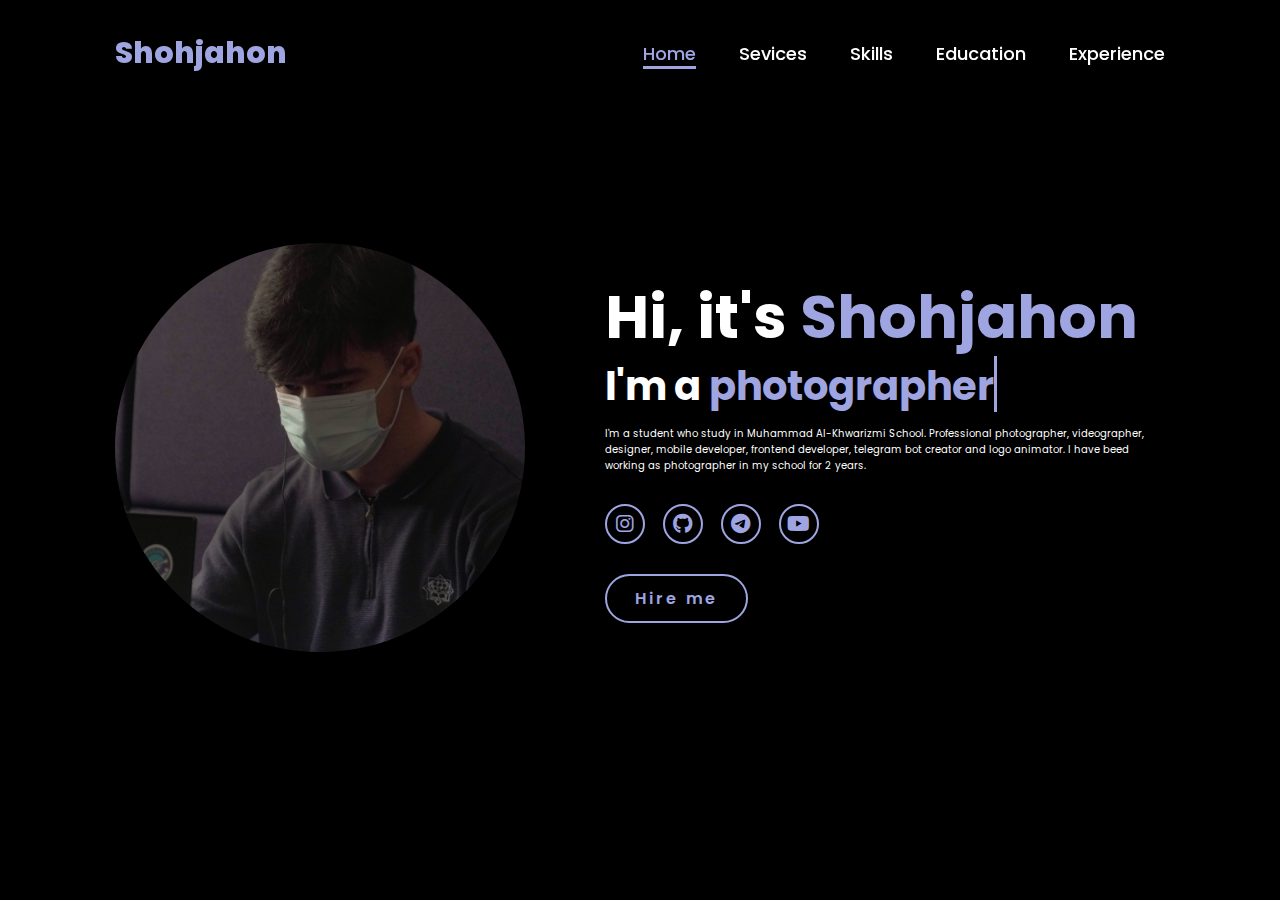
==== index.html @ 5678c15a "Add files via upload" ====
<!DOCTYPE html>
<html lang="en">
<head>
    <meta charset="UTF-8">
    <meta name="viewport" content="width=device-width, initial-scale=1.0">
    <link rel="stylesheet" href="https://cdnjs.cloudflare.com/ajax/libs/font-awesome/6.5.2/css/all.min.css">
    <link rel="stylesheet" href="style.css">
    <title>Portfolio Website</title>
</head>
<body>
    <header>
        <a href="#" class="logo">Shohjahon</a>
        <nav>
            <a href="#" class="active">Home</a>
            <a href="#">Sevices</a>
            <a href="#">Skills</a>
            <a href="#">Education</a>
            <a href="#">Experience</a>
        </nav>
    </header>
    <section class="home">
        <div class="home-img">
            <img src="logo.jpg">
        </div>
        <div class="home-content">
            <h1>Hi, it's <span>Shohjahon</span></h1>
            <h3 class="typing-text">I'm a <span></span></h3>
            <p>I'm a student who study in Muhammad Al-Khwarizmi School. Professional photographer, videographer, designer, mobile developer, frontend developer, telegram bot creator and logo animator. I have beed working as photographer in my school for 2 years. </p>
            <div class="social-icons">
                <a href="#"><i  class="fa-brands fa-instagram"></i></a>
                <a href="#"><i  class="fa-brands fa-github"></i></a>
                <a href="#"><i  class="fa-brands fa-telegram"></i></a>
                <a href="#"><i  class="fa-brands fa-youtube"></i></a>
            </div>
            <a href="#" class="btn">Hire me</a>
        </div>
    </section>
</body>
</html>
---- style.css ----
@import url('https://fonts.googleapis.com/css2?family=Poppins:wght@100;200;300;400;500;600&display=swap');

*{
    margin:0;
    padding:0;
    box-sizing:border-box;
    text-decoration: none;
    border: none;
    outline: none;
    font-family: 'Poppins', sans-serif;
}

html{
    font-size: 62.5%;
}

body{
    width: 100%;
    height: 100vh;
    overflow-x: hidden;
    background-color: #000;
    color: #fff;

}

header{
    margin-top: 20px;
    position: fixed;
    top: 0;
    left: 0;
    width: 100%;
    padding: 1rem 9%;
    background-color: transparent;
    filter: drop-shadow(10px);
    display: flex;
    justify-content: space-between;
    align-items: center;
    z-index: 100;
}

.logo{
    font-size: 3rem;
    color: #9fa5e0;
    font-weight: 800;
    cursor: pointer;
}

.logo:hover{
    transform: scale(1.1);
}

nav a{
    font-size: 1.8rem;
    color: #fff;
    margin-left: 4rem;
    font-weight: 500;
    transition: 0.3s ease;
    border-bottom: 3px solid transparent;
}

nav a:hover,
nav a.active{
    color: #9fa5e0;
    border-bottom: 3px solid #9fa5e0;
}

@media(max-width:995px){
    nav{
        position:absolute;
        display: none;
        top: 0;
        right: 0;
        width: 40%;
        border-left: 3px solid #9fa5e0;
        border-bottom: 3px solid #9fa5e0;
        border-bottom-left-radius: 2rem;
        background-color: #161616;
        border-top: 0.1rem solid rgba(0,0,0,0.1);
    }

    nav.active{
        display: block;
    }
    
    nav a{
        display: block;
        font-size: 2rem;
        margin:3rem 0;
    }
    
    nav a:hover,
    nav a.active{
        padding:1rem;
        border-radius: 0.5rem;
        border-bottom:0.5rem solid #9fa5e0;
    }
}


section{
    min-height: 100vh;
    padding: 5rem 9% 5rem 
}
.home{
    display: flex;
    justify-content: center;
    align-items: center;
    gap:8rem;
    background-color: #000;
}

.home .home-content h1{
    font-size: 6rem;
    font-weight: 700;
    line-height: 1.3;
}

span{
    color: #9fa5e0;;
}

.home-content h3{
    font-size: 4rem;
    margin-bottom: 1rem;
    font-weight: 700;
}

.home-img{
    border-radius: 50%;
}

.home-img img{
    position: relative;
    width: 32vw;
    border-radius: 50%;
    box-shadow: 0 0 25px solid #9fa5e0;
    cursor:pointer;
    transition: 0.2s linear;
}

.home-img img:hover{
    font-size: 1.8rem;
    font-weight: 500;
}

.social-icons a{
    display:inline-flex;
    justify-content: center;
    align-items: center;
    width: 4rem;
    height: 4rem;
    background-color: transparent;
    border:0.2rem solid #9fa5e0;
    font-size: 2rem;
    border-radius: 50%;
    margin: 3rem 1.5rem 3rem 0;
    transition: 0.3 ease;
    color: #9fa5e0;
}

.social-icons a:hover{
    color: #000;
    transform: scale(1.3) translateY(-5px);
    background-color: #9fa5e0;
    box-shadow: 0 0 25px #9fa5e0;

}

.btn{
    display: inline-block;
    padding: 1rem 2.8rem;
    background-color: #000;
    border-radius: 4rem;
    font-size: 1.6rem;
    color: #9fa5e0;
    letter-spacing: 0.3rem;
    font-weight: 600;
    border: 2px solid #9fa5e0;
    transform: 0.3s ease;
    cursor: pointer;
}

.btn:hover{
    transform: scale3d(1.03);
    background-color: #9fa5e0;
    color: #000;
    box-shadow: 0 0 25px #9fa5e0;
}


.typing-text{
    font-size: 34px;
    font-weight: 600;
    min-width: 280px;
}

.typing-text span{
    position: relative;
}

.typing-text span:before{
    content: "photographer";
    color: #9fa5e0;
    animation: words 20s infinite;
}

.typing-text span:after{
    content: "";
    background-color: #000;
    position: absolute;
    width: calc(100%+8px);
    height: 100%;
    border-left: 3px solid #9fa5e0;
    right: -8;
    animation: cursor 0.6s;
}

@keyframes cursor {
    to{
        border-left: 3px solid #9fa5e0;
    }
}

@keyframes words{
    0%, 20%{
        content: "Photographer";
    }
    21%, 40%{
        content: "Student";
    }
    
    41%, 60%{
        content: "Videographer";
    }
    61%, 80%{
        content: "Designer";
    }
    
    81%, 100%{
        content: "Mobile Developer";
    }

}

@media (max-width: 1000px) {
    .home{
        gap: 4rem;
    }
}

@media (max-width: 995px) {
    .home{
        flex-direction: column;
        margin: 5rem 4rem;
    }
    .home .home-content h1{
        font-size: 5rem;
    }
    .home .home-content h3{
        font-size: 2.5rem;
    }
    .home-img img{
        width: 70vw;
        margin-top: 4rem;
    }
}
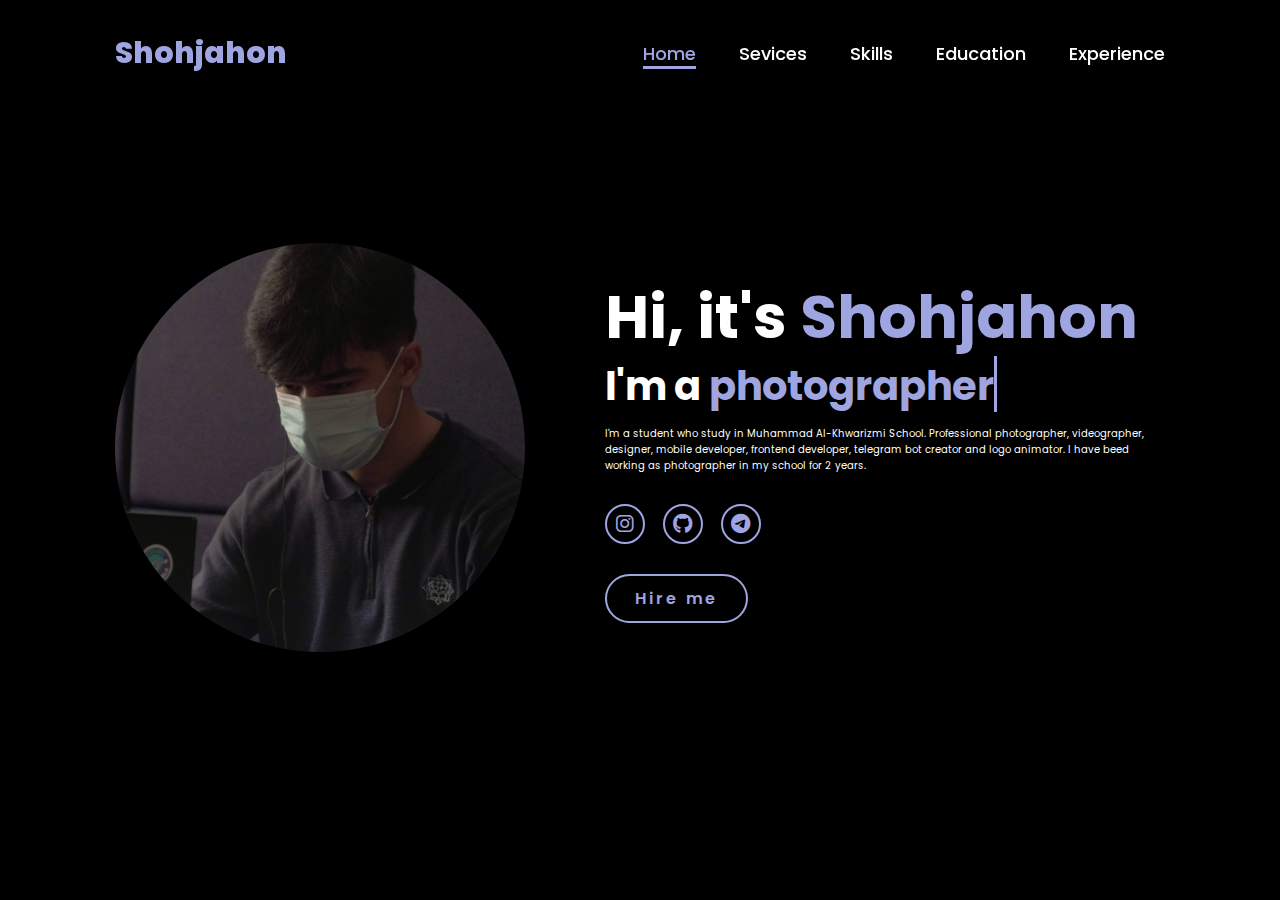
==== commit 03e27fdb: "Update index.html" ====
--- a/index.html
+++ b/index.html
@@ -27,13 +27,12 @@
             <h3 class="typing-text">I'm a <span></span></h3>
             <p>I'm a student who study in Muhammad Al-Khwarizmi School. Professional photographer, videographer, designer, mobile developer, frontend developer, telegram bot creator and logo animator. I have beed working as photographer in my school for 2 years. </p>
             <div class="social-icons">
-                <a href="#"><i  class="fa-brands fa-instagram"></i></a>
-                <a href="#"><i  class="fa-brands fa-github"></i></a>
-                <a href="#"><i  class="fa-brands fa-telegram"></i></a>
-                <a href="#"><i  class="fa-brands fa-youtube"></i></a>
+                <a href="https://www.instagram.com/1000sausages"><i  class="fa-brands fa-instagram"></i></a>
+                <a href="https://github.com/onehostileguy645"><i  class="fa-brands fa-github"></i></a>
+                <a href="https://t.me/one_hostile_person"><i  class="fa-brands fa-telegram"></i></a>
             </div>
             <a href="#" class="btn">Hire me</a>
         </div>
     </section>
 </body>
-</html>+</html>
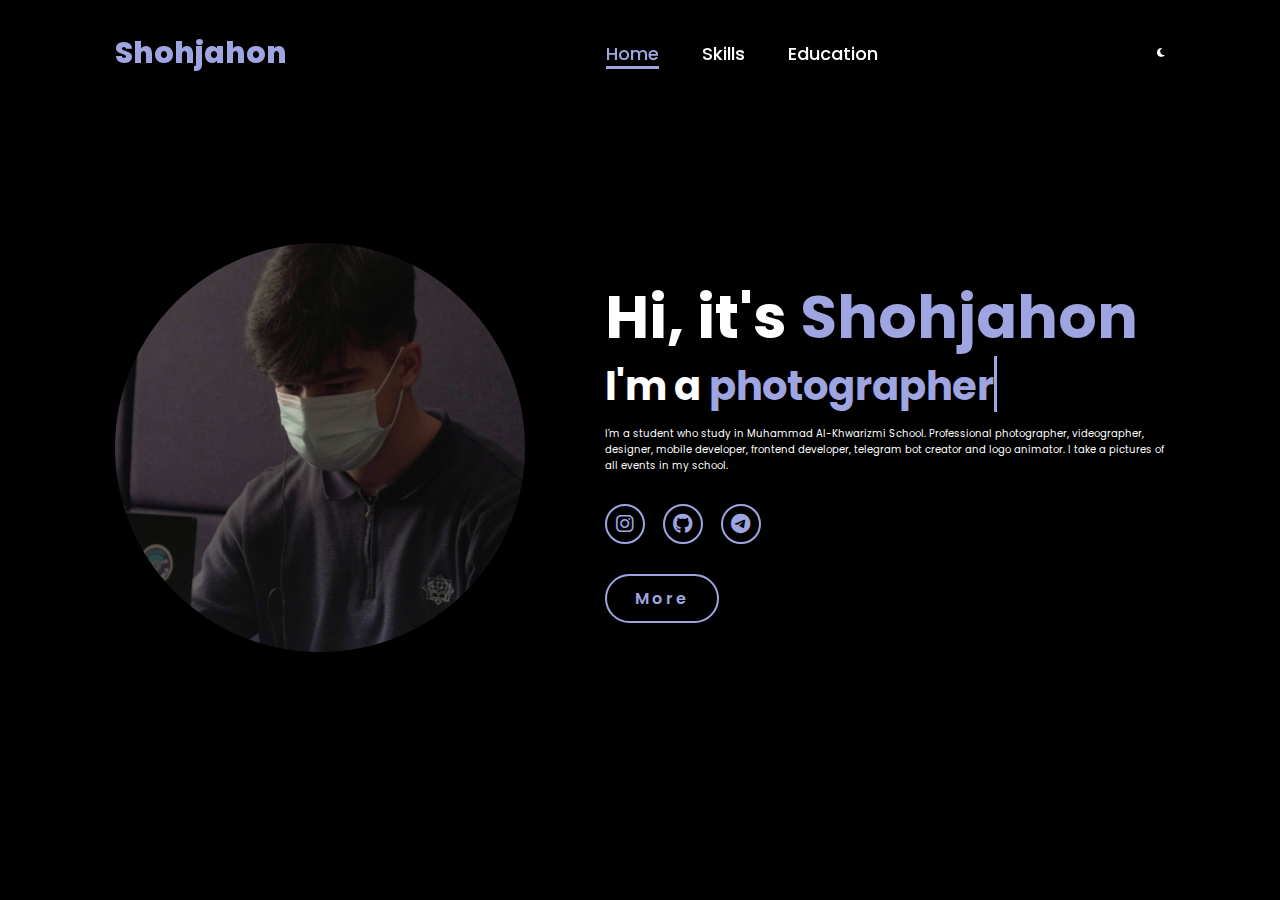
==== commit e08416c5: "Update index.html" ====
--- a/index.html
+++ b/index.html
@@ -12,11 +12,10 @@
         <a href="#" class="logo">Shohjahon</a>
         <nav>
             <a href="#" class="active">Home</a>
-            <a href="#">Sevices</a>
-            <a href="#">Skills</a>
+            <a href="skills.html">Skills</a>
             <a href="#">Education</a>
-            <a href="#">Experience</a>
         </nav>
+        <div id="dark-mode"><i class="fa-solid fa-moon" ></i></div>
     </header>
     <section class="home">
         <div class="home-img">
@@ -25,14 +24,18 @@
         <div class="home-content">
             <h1>Hi, it's <span>Shohjahon</span></h1>
             <h3 class="typing-text">I'm a <span></span></h3>
-            <p>I'm a student who study in Muhammad Al-Khwarizmi School. Professional photographer, videographer, designer, mobile developer, frontend developer, telegram bot creator and logo animator. I have beed working as photographer in my school for 2 years. </p>
+            <p>I'm a student who study in Muhammad Al-Khwarizmi School. Professional photographer, videographer, designer, mobile developer, frontend developer, telegram bot creator and logo animator. I take a pictures of all events in my school. </p>
             <div class="social-icons">
                 <a href="https://www.instagram.com/1000sausages"><i  class="fa-brands fa-instagram"></i></a>
                 <a href="https://github.com/onehostileguy645"><i  class="fa-brands fa-github"></i></a>
                 <a href="https://t.me/one_hostile_person"><i  class="fa-brands fa-telegram"></i></a>
             </div>
-            <a href="#" class="btn">Hire me</a>
+            <a href="skills.html" class="btn">More</a>
         </div>
     </section>
+
+    <script src="app.js">
+
+    </script>
 </body>
 </html>
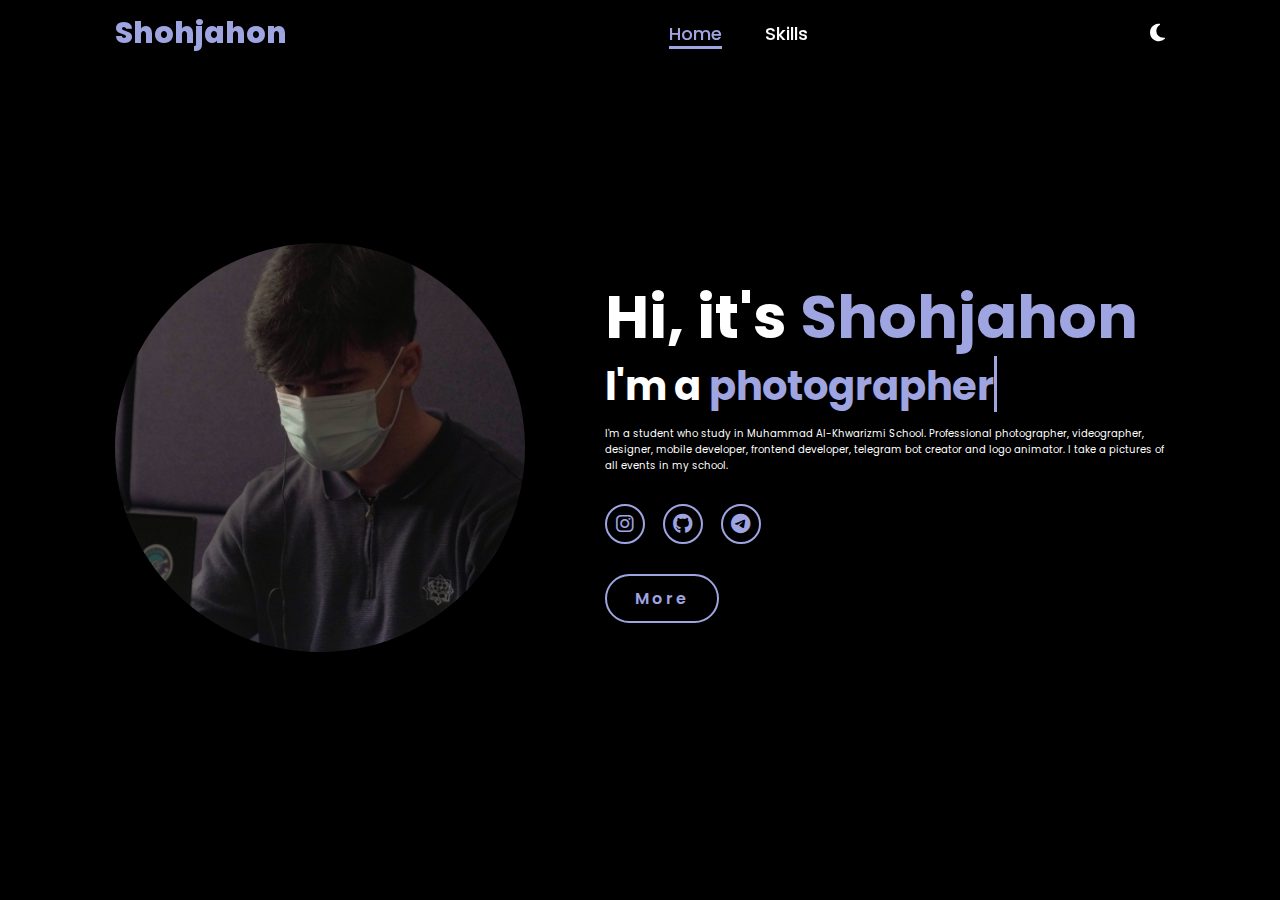
==== commit ab649c45: "Update index.html" ====
--- a/index.html
+++ b/index.html
@@ -13,7 +13,6 @@
         <nav>
             <a href="#" class="active">Home</a>
             <a href="skills.html">Skills</a>
-            <a href="#">Education</a>
         </nav>
         <div id="dark-mode"><i class="fa-solid fa-moon" ></i></div>
     </header>
--- a/style.css
+++ b/style.css
@@ -14,6 +14,36 @@
     font-size: 62.5%;
 }
 
+#dark-mode{
+    cursor:pointer;
+    font-size: 2rem;
+}
+
+#dark-mode:hover{
+    color: #9fa5e0;
+}
+
+body.dark-mode,
+section.dark-mode{
+    color: #000;
+    background-color: #fff;
+}
+
+nav.dark-mode a{
+    color: #000;
+    background-color: transparent;
+}
+.home-content a.dark-mode{
+    color: #9fa5e0;
+    background-color: #fff;
+}
+
+.home-content a.dark-mode:hover{
+    color: #fff;
+    background-color: #9fa5e0;
+    border-bottom: 3px solid #9fa5e0;
+}
+
 body{
     width: 100%;
     height: 100vh;
@@ -24,7 +54,6 @@
 }
 
 header{
-    margin-top: 20px;
     position: fixed;
     top: 0;
     left: 0;
@@ -66,33 +95,31 @@
 
 @media(max-width:995px){
     nav{
+        margin-top: 10px;
         position:absolute;
-        display: none;
-        top: 0;
-        right: 0;
+        top:0;
+        left: 0;
         width: 40%;
-        border-left: 3px solid #9fa5e0;
-        border-bottom: 3px solid #9fa5e0;
-        border-bottom-left-radius: 2rem;
-        background-color: #161616;
-        border-top: 0.1rem solid rgba(0,0,0,0.1);
-    }
+        padding: 1rem 9%;
+        background-color: transparent;
+    }
+    
 
     nav.active{
         display: block;
     }
-    
+
     nav a{
         display: block;
         font-size: 2rem;
-        margin:3rem 0;
-    }
-    
+        margin: 3rem 0;
+    }
+
     nav a:hover,
     nav a.active{
-        padding:1rem;
+        padding: 1rem;
         border-radius: 0.5rem;
-        border-bottom:0.5rem solid #9fa5e0;
+        border-bottom: 0.5rem solid #9fa5e0;
     }
 }
 
@@ -112,6 +139,18 @@
 .home .home-content h1{
     font-size: 6rem;
     font-weight: 700;
+    line-height: 1.3;
+}
+
+.home .home-content .h1{
+    font-size: 10rem;
+    font-weight: 700;
+    line-height: 1.3;
+}
+
+.home .home-content .h3{
+    font-size: 2rem;
+    font-weight: 400;
     line-height: 1.3;
 }
 
@@ -263,4 +302,45 @@
         width: 70vw;
         margin-top: 4rem;
     }
-}+}
+
+
+.banner{
+    width: 100%;
+    height: 100vh;
+    text-align: center;
+    overflow: hidden;
+    position: relative;
+}
+
+.banner .slider{
+    position: absolute;
+    width: 200px;
+    height: 250px;
+    top: 10%;
+    left: calc(50% - 100px);
+    transform-style: preserve-3d;
+    transform: perspective(1000px);
+    animation: autoRun 50s infinite;
+}
+
+@keyframes autoRun{
+    from{
+        transform: perspective(1000px) rotateY(0deg);
+    }to{
+        transform: perspective(1000px) rotateY(360deg);
+
+    }
+}
+
+.banner .slider .item{
+    position: absolute;
+    inset: 0 0 0 0;
+    transform: rotateY(calc( (var(--position) - 1) * (360 / var(--quantity)) * 1deg))  translateZ(550px);
+}
+
+.banner .slider .item img{
+    width: 100%;
+    height: 100%;
+    object-fit: cover;
+}
